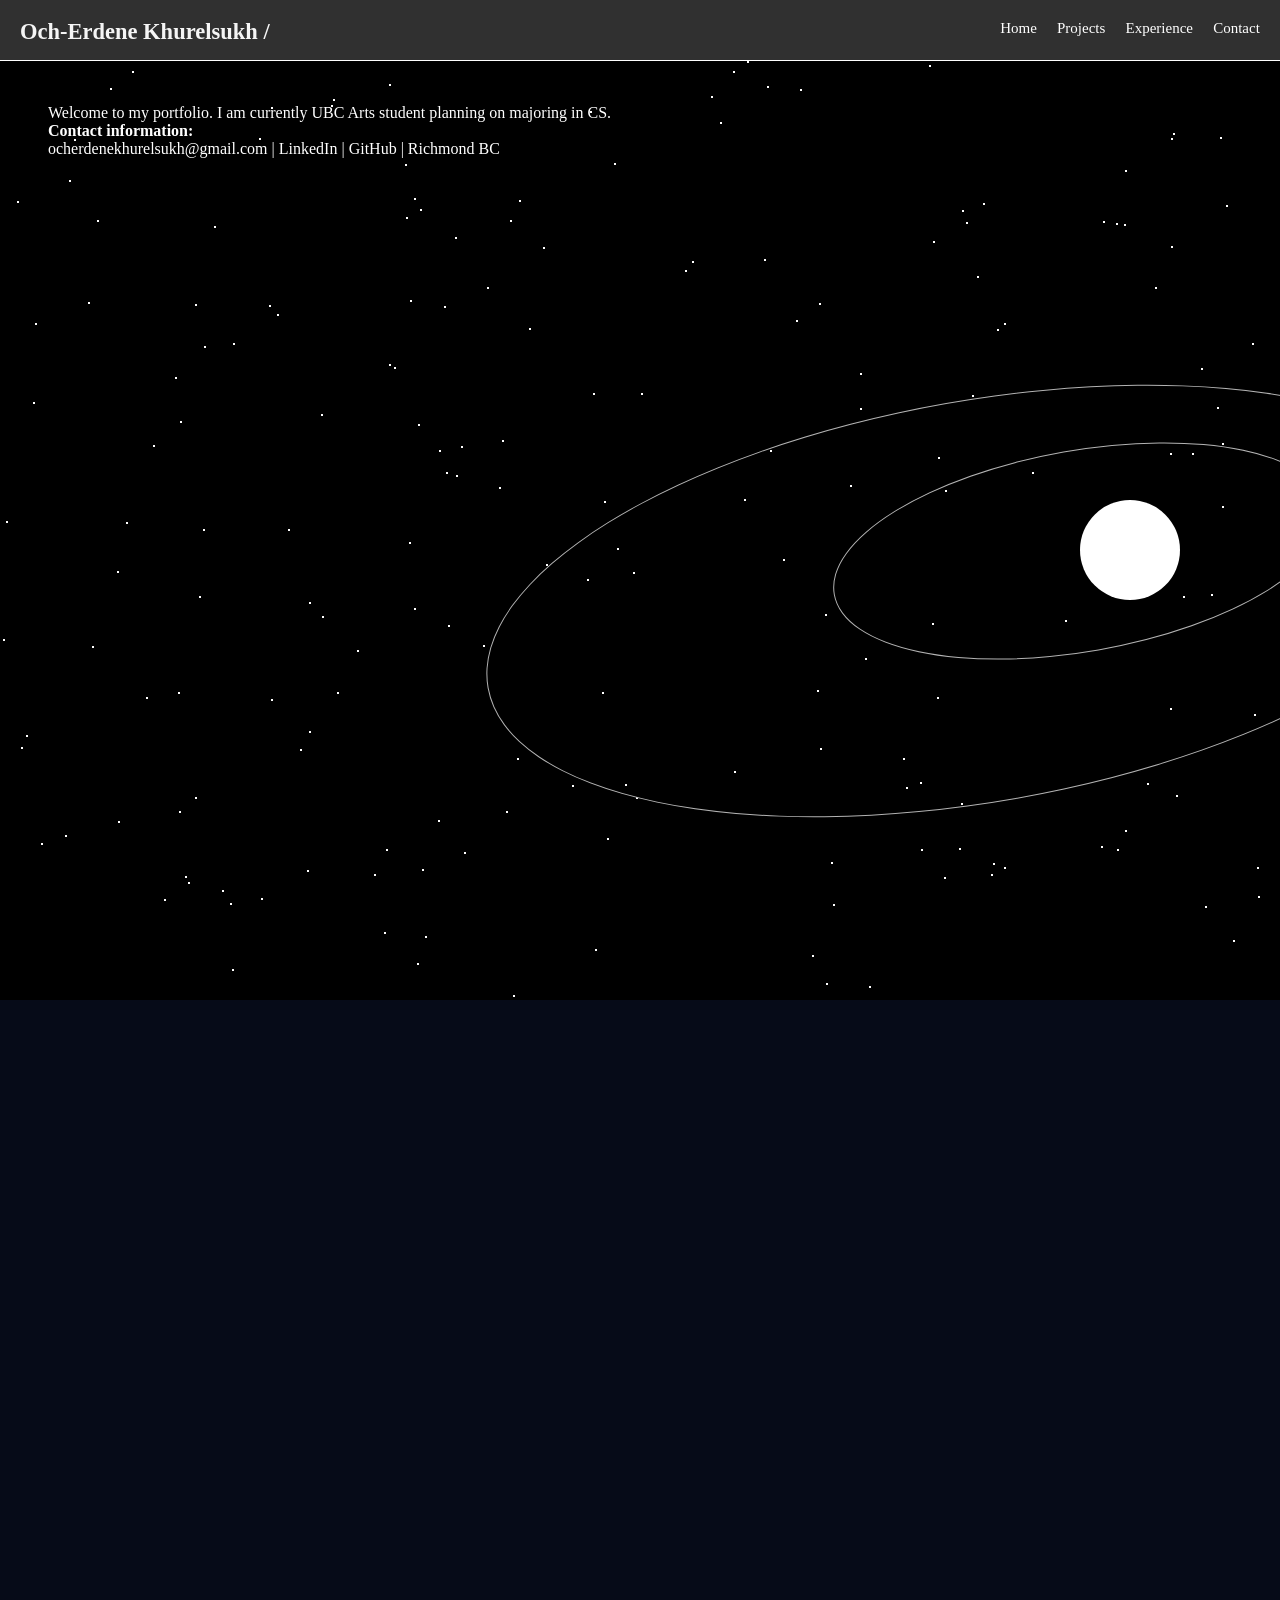
==== index.html @ 0bfb1af1 "A bit touch up" ====
<html>    
    <head>
        <title>Och's Portfolio</title>

        <meta charset = "UTF-8">
        <meta name = "viewport" content="width = device-width, initial-scale = 1.0">
        <meta name = "description" content="Och's personal portfolio">
        
        <link rel = "stylesheet" href="css/style.css">
        <link rel = "icon" href = "favicon.ico">
        <link rel = "preconnect" href = "https://fonts.googleapis.com">
    </head>

    <body>
        <div style="width: 100%; height: 10000px;">
            <!-- Stars in the background -->
            <div class="stars"></div>

            <div class = "sun">
                <div class = "ellipse"></div>
                <div class = "bigellipse"></div>
            </div>
            <!-- Sidebar and hamburger button -->
            <aside class = "sidebar" id = "sidebar">
                
            </aside>

            <!-- main content -->

            <div class = "bar">
                <h2 style="position: absolute; left: 20px; top: 0px;">Och-Erdene Khurelsukh /</h2>
                <div class="subbar">
                    <a href = "#Home" > Home </a>
                    <a href = "projects.html"> Projects </a>
                    <a href = "experience.html"> Experience </a>
                    <a> Contact</a>
                </div>
            </div>
            <main class="content" id = "Home">

                <p>
                    Welcome to my portfolio. I am currently UBC Arts student planning on majoring in CS.<br>
                    <b>Contact information:</b><br>
                    ocherdenekhurelsukh@gmail.com | <a href="https://www.linkedin.com/in/och-erdene/"> LinkedIn</a> | <a href = "https://github.com/OchErdene">GitHub</a> | Richmond BC<br>
                </p>
            </main>
        </div>

        <!-- Scripts -->
        <script src="js/functions.js"></script>

        <script>
            const style = document.createElement('style');
            style.innerHTML = `.stars::before { box-shadow: ${generateStars(300)}; }`;
            document.head.appendChild(style);
        </script>

    </body>

</html>
---- css/style.css ----
h3 {
    color: white;
}

body {
    background-color: #060B18;
    overflow-x: hidden;
}


.bar {
    position: fixed; 
    top: -1px; 
    left: -1px;
    width: 100%; 
    height: 60px;
    color: whitesmoke;
    font-size: 15px;
    background: #303030;
    border: 1px solid white;
}

.bar a {
    text-decoration: none;
    color:white;
}

.subbar {
    position: fixed;
    display: flex;
    right: 0; 
    text-decoration: none; 
    top: 20px;
    width: 300px;
    justify-content: space-evenly;
}

.content {
    margin-left: 20px;
    padding: 80px 20px 20px 20px;
    flex-grow: 1;
    color: white;
}

.content a {
    text-decoration: none;
    color: white;
}

.stars {
    position: absolute;
    top: 0;
    left: 0;
    width: 100%;
    height: 1000px;
    background: black;
    z-index: -1;
}

.stars::before {
    content: '';
    position: absolute;
    top: 0;
    left: 0;
    width: 2px;
    height: 2px;
    animation: twinkle 5s ease-in-out infinite alternate;
}

.sun {
    position: absolute;
    top: 500;
    right: 100;
    width: 100px; 
    height: 100px; 
    border-radius:50%; 
    background: rgb(255, 255, 255);
}

.ellipse {
    position: absolute;
    border: 1px solid #b3b3b3;
    border-radius: 50%;
    top: -200;
    left: -100;
    rotate: 80deg;
    width: 200px; 
    height: 500px; 
}

.bigellipse {
    position: absolute;
    border: 1px solid #b3b3b3;
    border-radius: 50%;
    top: -400;
    left: -300;
    rotate: 80deg;
    width: 400px; 
    height: 1000px; 
}

@keyframes twinkle {
    from { opacity: 1;}
    to { opacity: 0.3; }
}
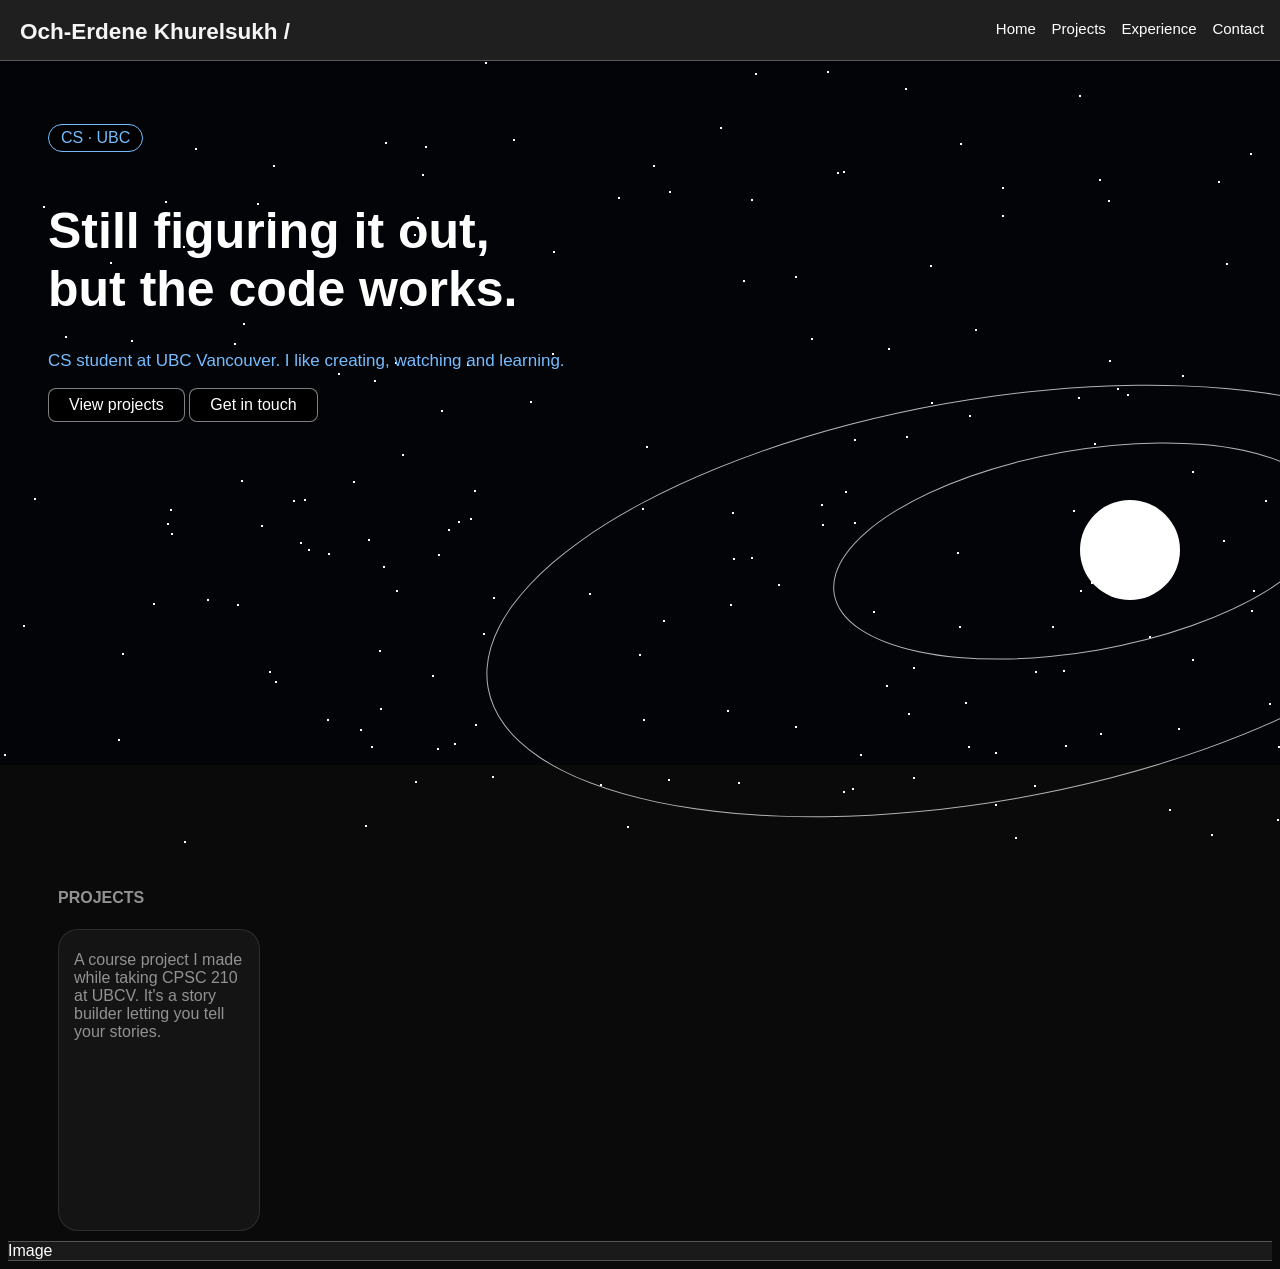
==== commit 337ccd8b: "Finished Home Section" ====
--- a/index.html
+++ b/index.html
@@ -12,7 +12,8 @@
     </head>
 
     <body>
-        <div style="width: 100%; height: 10000px;">
+        <!-- Home -->
+        <div style="width: 100%; height: 850px;">
             <!-- Stars in the background -->
             <div class="stars"></div>
 
@@ -20,30 +21,72 @@
                 <div class = "ellipse"></div>
                 <div class = "bigellipse"></div>
             </div>
-            <!-- Sidebar and hamburger button -->
-            <aside class = "sidebar" id = "sidebar">
-                
-            </aside>
 
             <!-- main content -->
 
             <div class = "bar">
                 <h2 style="position: absolute; left: 20px; top: 0px;">Och-Erdene Khurelsukh /</h2>
                 <div class="subbar">
-                    <a href = "#Home" > Home </a>
-                    <a href = "projects.html"> Projects </a>
+                    <a href = "#Home"> Home </a>
+                    <a href = "projects.html" > Projects </a>
                     <a href = "experience.html"> Experience </a>
                     <a> Contact</a>
                 </div>
             </div>
+            
             <main class="content" id = "Home">
 
-                <p>
-                    Welcome to my portfolio. I am currently UBC Arts student planning on majoring in CS.<br>
-                    <b>Contact information:</b><br>
-                    ocherdenekhurelsukh@gmail.com | <a href="https://www.linkedin.com/in/och-erdene/"> LinkedIn</a> | <a href = "https://github.com/OchErdene">GitHub</a> | Richmond BC<br>
+                <p style="
+                        display: inline-block; 
+                        border: 1px solid rgb(118, 189, 255); 
+                        border-radius: 999px; 
+                        color: rgb(118, 189, 255);
+                        padding: 4px 12px;
+                        background: black;">
+                    CS · UBC
                 </p>
+
+                <h1 style="font-size: 50px;">
+                    Still figuring it out,<br> 
+                    but the code works.
+                </h1>
+
+                <p style="color: rgb(118, 189, 255); font-size: 17px;">
+                    CS student at UBC Vancouver. I like creating, watching and learning.
+                </p>
+
+                <a href="#Projects">
+                    View projects
+                </a>
+                <a href="#Contacts">
+                    Get in touch
+                </a>
             </main>
+        </div>
+
+        <!--Projects-->
+        <div id="Projects" style="
+            padding: 10px 50px;
+            color: rgb(146, 146, 146);">
+            <h4>PROJECTS</h4>
+            <div class="projects-grid">
+                <div class="project">
+                    <p style="padding: 5px 5px 0 15px;">
+                        A course project I made while taking CPSC 210 at UBCV. It's a story builder letting you tell your stories.
+                    </p>
+                </div>
+            </div>
+        </div>
+
+        <!--About Me-->
+        <div style="
+            width: 100%;
+            background: rgb(26, 26, 26);
+            border-top: 1px solid rgba(141, 141, 141, 0.5);
+            border-bottom: 1px solid rgba(141, 141, 141, 0.5);">
+            <div style="border-radius: 100%;">
+                Image
+            </div>
         </div>
 
         <!-- Scripts -->
--- a/css/style.css
+++ b/css/style.css
@@ -1,24 +1,23 @@
-
-h3 {
-    color: white;
-}
 
 body {
-    background-color: #060B18;
+    background-color: #0a0a0a;
     overflow-x: hidden;
+    font-family: 'Inter', sans-serif;
+    color: white;
 }
 
 
 .bar {
-    position: fixed; 
-    top: -1px; 
-    left: -1px;
+    position: absolute;
+    top: 0;
+    left: 0;
     width: 100%; 
     height: 60px;
     color: whitesmoke;
     font-size: 15px;
-    background: #303030;
-    border: 1px solid white;
+    background: #1f1f1f;
+    border: none;
+    border-bottom: 1px solid rgba(255, 255, 255, 0.25);
 }
 
 .bar a {
@@ -27,7 +26,7 @@
 }
 
 .subbar {
-    position: fixed;
+    position: absolute;
     display: flex;
     right: 0; 
     text-decoration: none; 
@@ -38,7 +37,7 @@
 
 .content {
     margin-left: 20px;
-    padding: 80px 20px 20px 20px;
+    padding: 100px 20px 20px 20px;
     flex-grow: 1;
     color: white;
 }
@@ -46,6 +45,29 @@
 .content a {
     text-decoration: none;
     color: white;
+    border: 1px solid rgba(255, 255, 255, 0.5);
+    border-radius: 8px;
+    padding: 7px 20px;
+    display: inline-block;
+    background: black;
+}
+
+.content a:hover {
+    background: #1f1f1f;
+}
+
+.projects-grid {
+    display: flex;
+    flex-wrap: wrap;
+    gap: 16px;
+}
+
+.project {
+    border: 1px solid rgba(112, 112, 112, 0.267);
+    height: 300px;
+    width: 200px;
+    border-radius: 20px;
+    background: rgb(20, 20, 20);
 }
 
 .stars {
@@ -53,8 +75,8 @@
     top: 0;
     left: 0;
     width: 100%;
-    height: 1000px;
-    background: black;
+    min-height: 85vh;
+    background: #020408;
     z-index: -1;
 }
 
@@ -70,8 +92,8 @@
 
 .sun {
     position: absolute;
-    top: 500;
-    right: 100;
+    top: 500px;
+    right: 100px;
     width: 100px; 
     height: 100px; 
     border-radius:50%; 
@@ -82,22 +104,24 @@
     position: absolute;
     border: 1px solid #b3b3b3;
     border-radius: 50%;
-    top: -200;
-    left: -100;
+    top: -200px;
+    left: -100px;
     rotate: 80deg;
     width: 200px; 
     height: 500px; 
+    pointer-events: none;
 }
 
 .bigellipse {
     position: absolute;
     border: 1px solid #b3b3b3;
     border-radius: 50%;
-    top: -400;
-    left: -300;
+    top: -400px;
+    left: -300px;
     rotate: 80deg;
     width: 400px; 
     height: 1000px; 
+    pointer-events: none;
 }
 
 @keyframes twinkle {
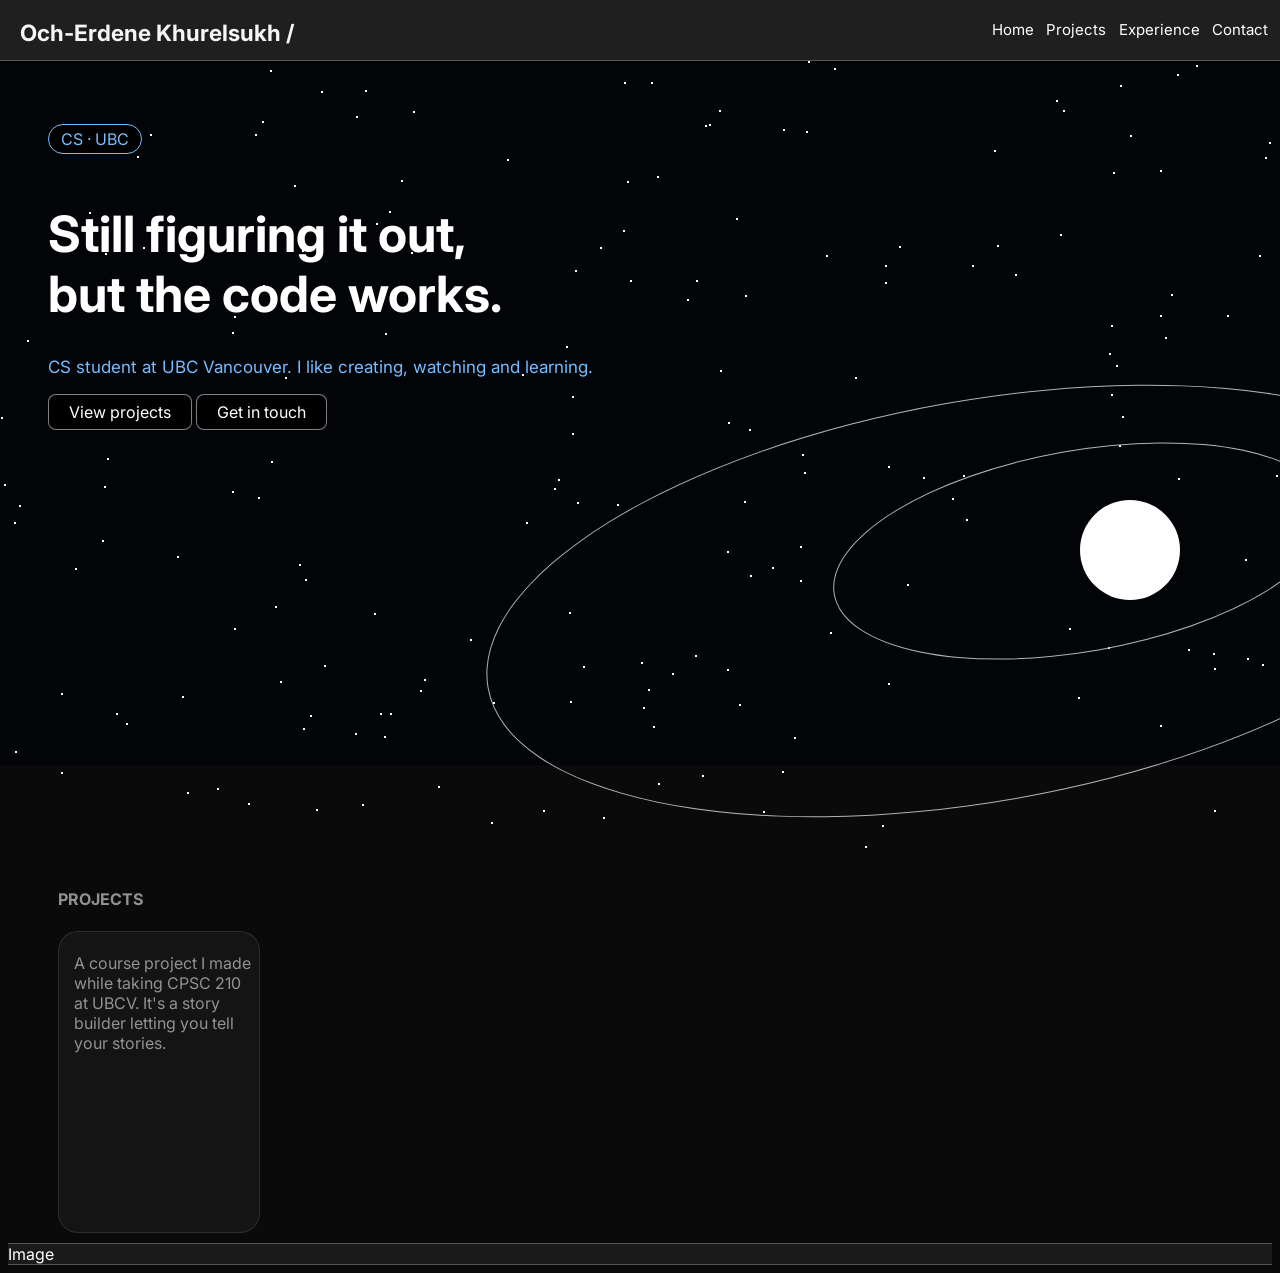
==== commit 0daff4dd: "Bug fix on Opera" ====
--- a/index.html
+++ b/index.html
@@ -8,7 +8,9 @@
         
         <link rel = "stylesheet" href="css/style.css">
         <link rel = "icon" href = "favicon.ico">
-        <link rel = "preconnect" href = "https://fonts.googleapis.com">
+        <link rel="preconnect" href="https://fonts.googleapis.com">
+        <link rel="preconnect" href="https://fonts.gstatic.com" crossorigin>
+        <link href="https://fonts.googleapis.com/css2?family=Inter:wght@400;500;600;700&display=swap" rel="stylesheet">
     </head>
 
     <body>
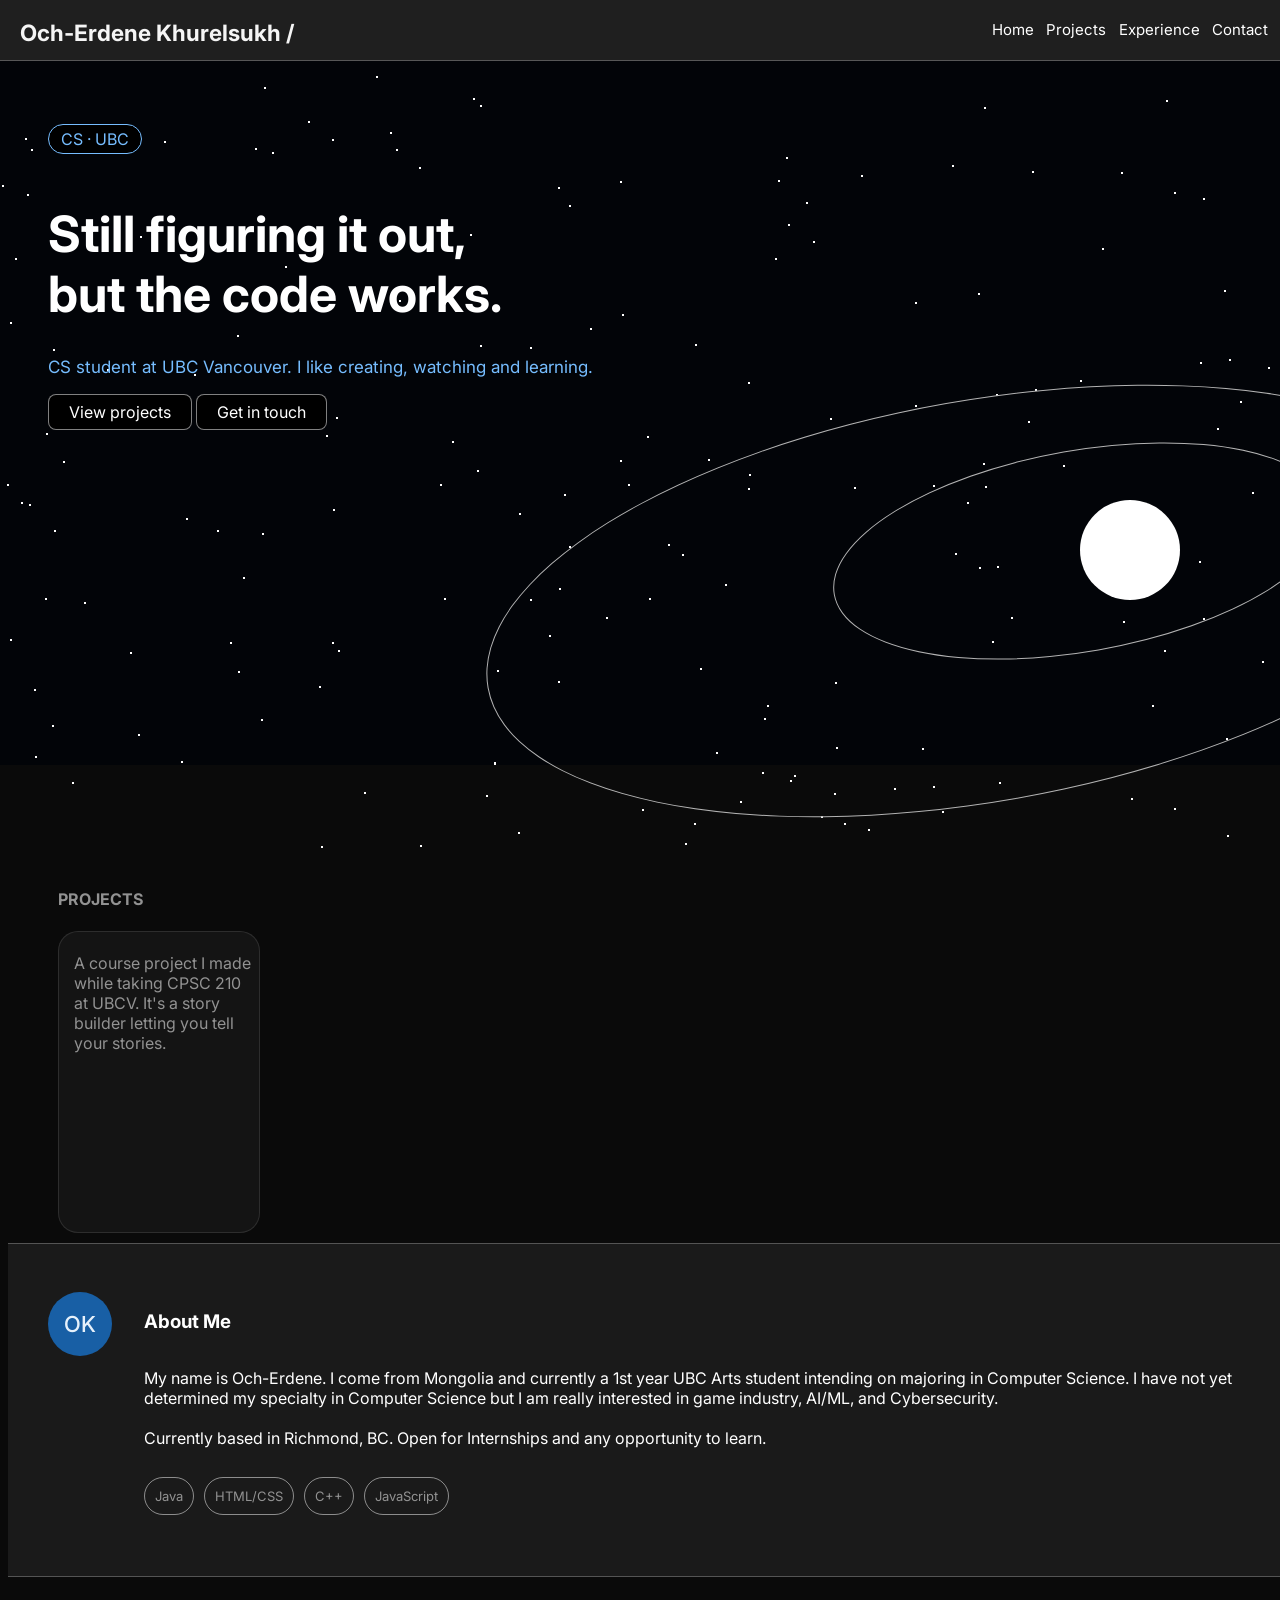
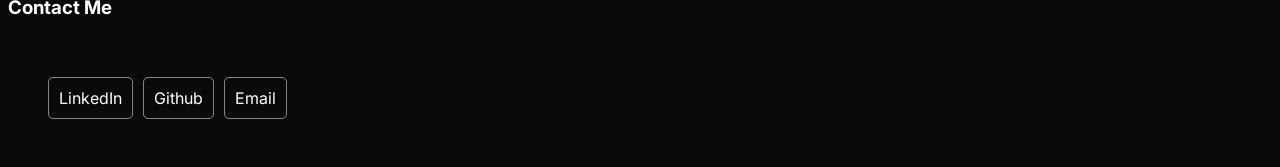
==== commit 71cbc543: "Overall finished need polishing" ====
--- a/index.html
+++ b/index.html
@@ -81,13 +81,36 @@
         </div>
 
         <!--About Me-->
-        <div style="
-            width: 100%;
-            background: rgb(26, 26, 26);
-            border-top: 1px solid rgba(141, 141, 141, 0.5);
-            border-bottom: 1px solid rgba(141, 141, 141, 0.5);">
-            <div style="border-radius: 100%;">
-                Image
+        <div class="about-me">
+            <div class="avatar">
+                    OK
+            </div>
+            <div class="description">
+                <h3>About Me</h3>
+                <p> 
+                    My name is Och-Erdene. 
+                    I come from Mongolia and currently a 1st year UBC Arts student intending on majoring in Computer Science. 
+                    I have not yet determined my specialty in Computer Science but 
+                    I am really interested in game industry, AI/ML, and Cybersecurity. <br><br>
+                    Currently based in Richmond, BC. Open for Internships and any opportunity to learn.
+                </p>
+
+                <div class="skills">
+                    <p class="skill">Java</p>
+                    <p class="skill">HTML/CSS</p>
+                    <p class="skill">C++</p>
+                    <p class="skill">JavaScript</p>
+                </div>
+            </div>
+        </div>
+
+        <!--Contact Info-->
+        <div>
+            <h3>Contact Me</h3>
+            <div class="contacts" id="Contacts">
+                <a href="www.linkedin.com/in/och-erdene"> LinkedIn</a>
+                <a href="https://github.com/OchErdene"> Github</a>
+                <a href="mailto:ocherdenekhurelsukh@gmail.com"> Email</a>
             </div>
         </div>
 
--- a/css/style.css
+++ b/css/style.css
@@ -128,3 +128,71 @@
     from { opacity: 1;}
     to { opacity: 0.3; }
 }
+
+.about-me {
+    display: flex;
+    gap: 32px;
+    align-items: flex-start;
+    padding: 48px 40px;
+    width: 99%;
+    background: rgb(26, 26, 26);
+    border-top: 1px solid rgba(141, 141, 141, 0.5);
+    border-bottom: 1px solid rgba(141, 141, 141, 0.5);
+}
+
+.avatar{
+    width: 64px;
+    height: 64px;
+    border-radius: 50%;
+    background: #185FA5;
+    display: flex;
+    align-items: center;
+    justify-content: center;
+    font-size: 22px;
+    font-weight: 500;
+    color: #E6F1FB;
+    flex-shrink: 0;
+}
+
+.description {
+    display: flex;
+    flex-direction: column;
+}
+
+.skills {
+    display: flex;
+    flex-wrap: wrap;
+    gap: 10px;
+    color: #ffffff86;
+    font-size: small;
+}
+
+.skill {
+    border: 1px solid rgba(255, 255, 255, 0.5);
+    padding: 10px;
+    border-radius: 999px;
+}
+
+.contacts {
+    padding: 40px;
+    gap: 10px;
+    display: flex;
+}
+
+.contacts a {
+    border: 1px solid rgba(255, 255, 255, 0.5);
+    border-radius: 5px;
+    padding: 10px;
+    text-decoration: none;
+    color: white;
+    transition: color 0.2s ease, background 0.2s ease;
+}
+
+.contacts a:hover {
+    border: 1px solid rgba(255, 255, 255, 0.5);
+    border-radius: 5px;
+    padding: 10px;
+    text-decoration: none;
+    color: rgb(0, 0, 0);
+    background: white;
+}
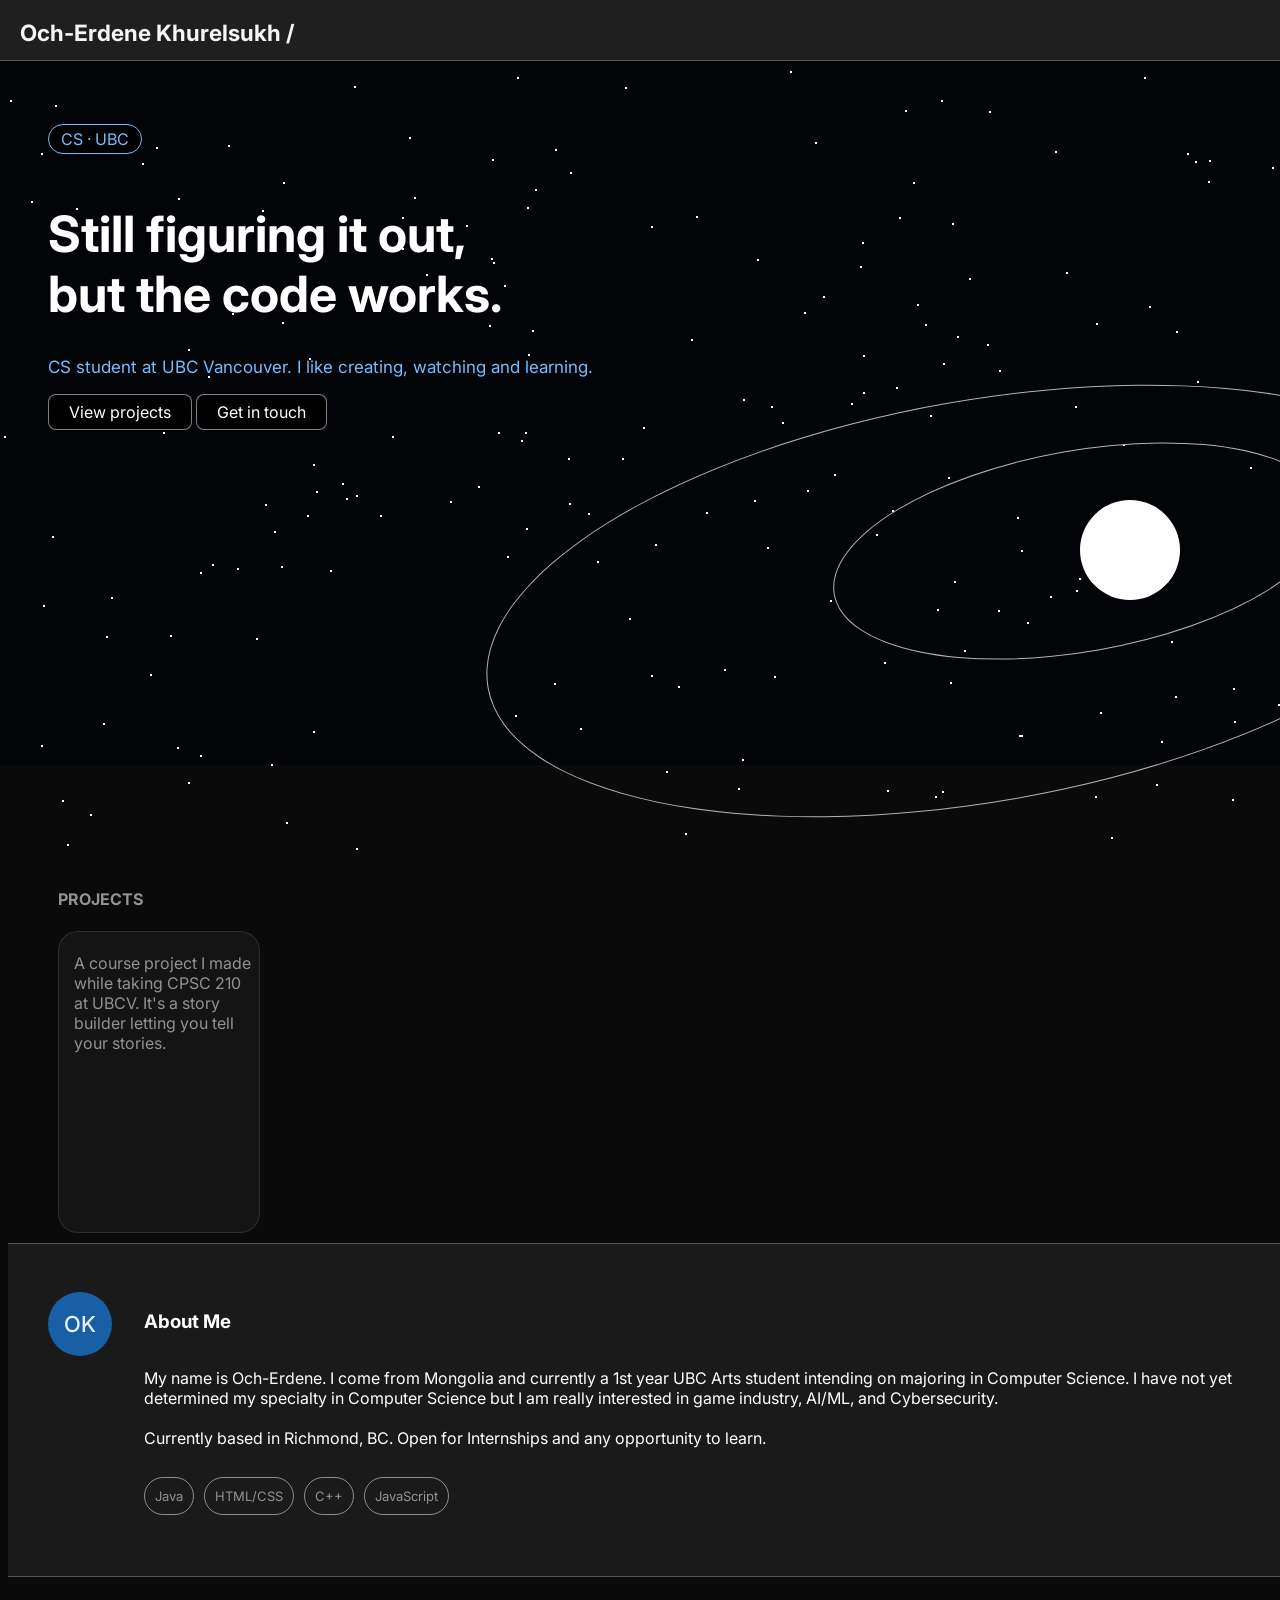
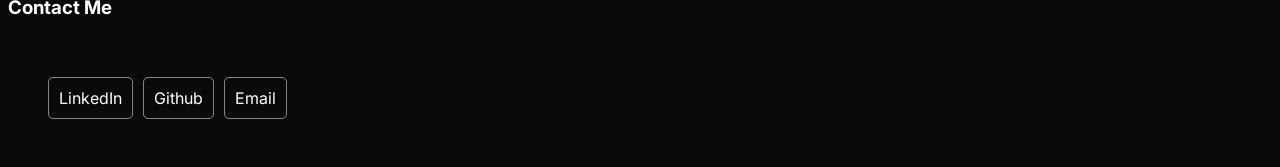
==== commit 7cd3c3f8: "Removed unnecessary top links" ====
--- a/index.html
+++ b/index.html
@@ -28,12 +28,6 @@
 
             <div class = "bar">
                 <h2 style="position: absolute; left: 20px; top: 0px;">Och-Erdene Khurelsukh /</h2>
-                <div class="subbar">
-                    <a href = "#Home"> Home </a>
-                    <a href = "projects.html" > Projects </a>
-                    <a href = "experience.html"> Experience </a>
-                    <a> Contact</a>
-                </div>
             </div>
             
             <main class="content" id = "Home">
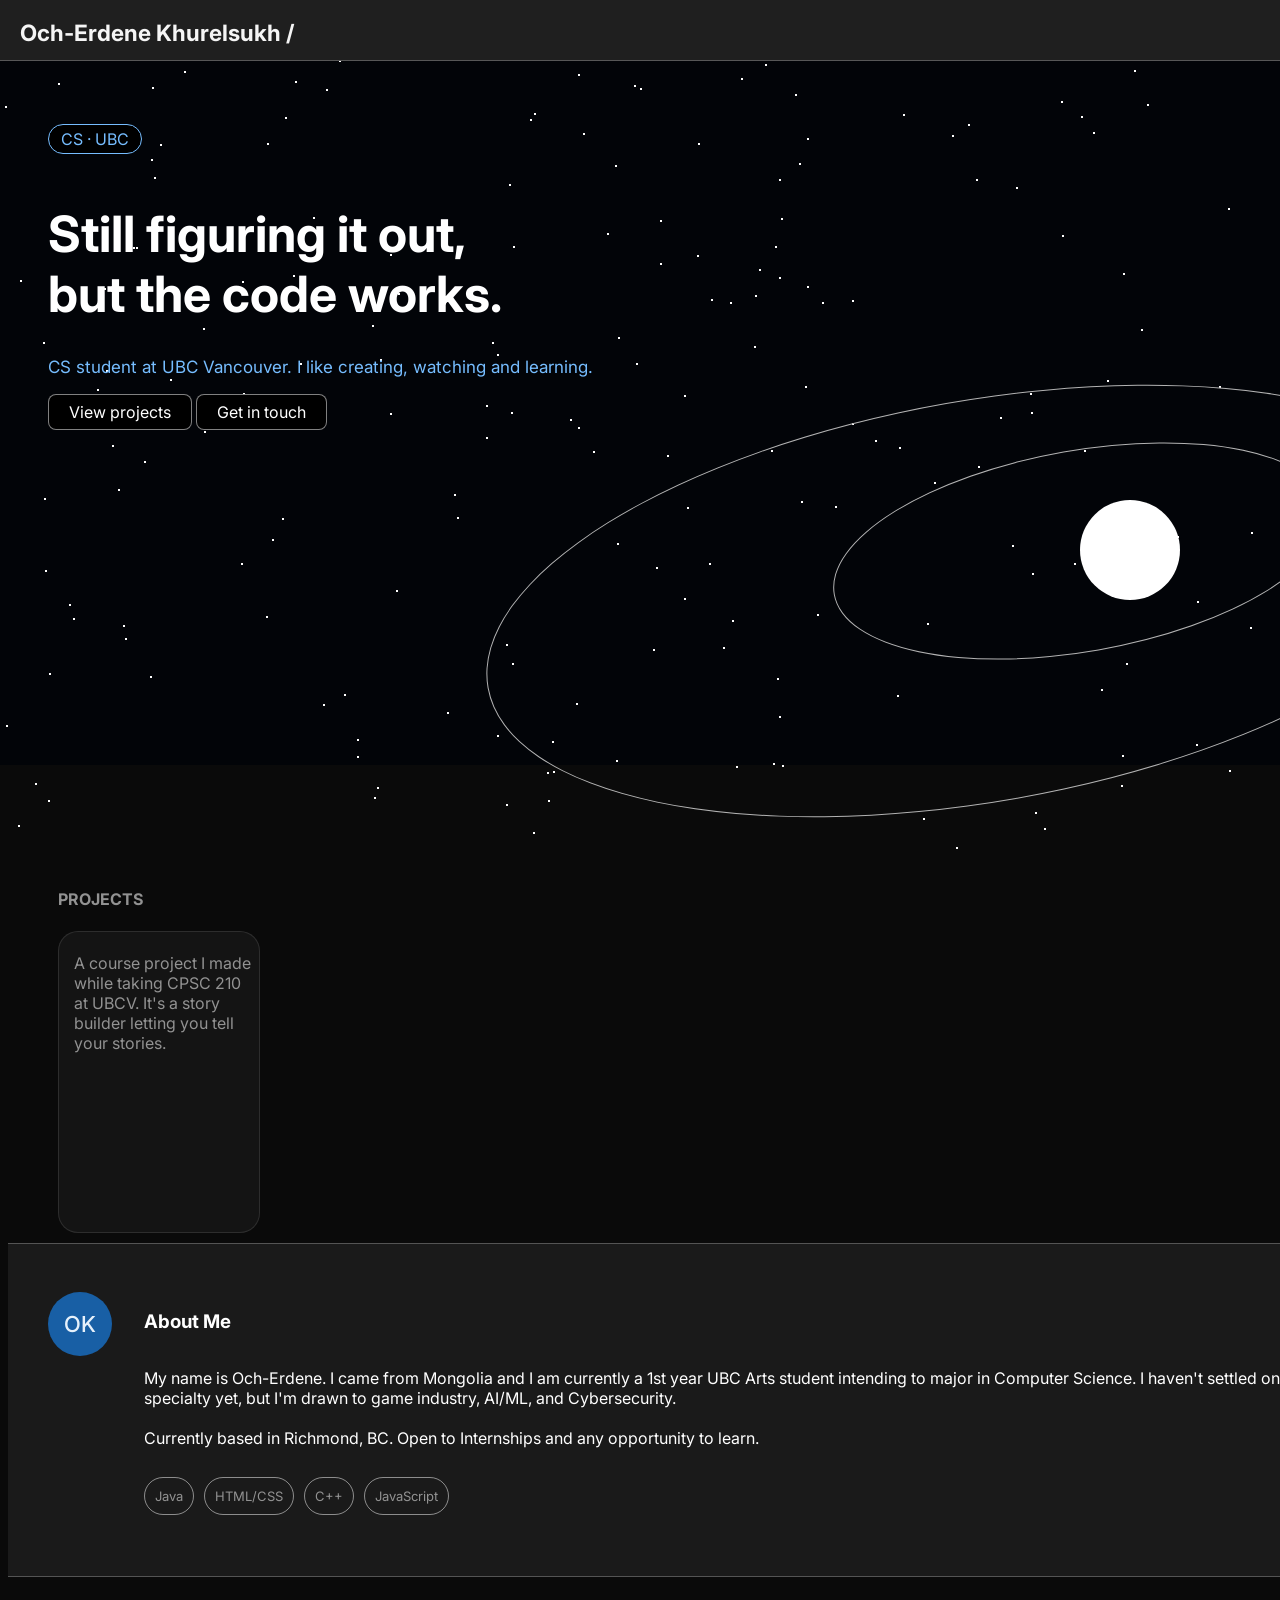
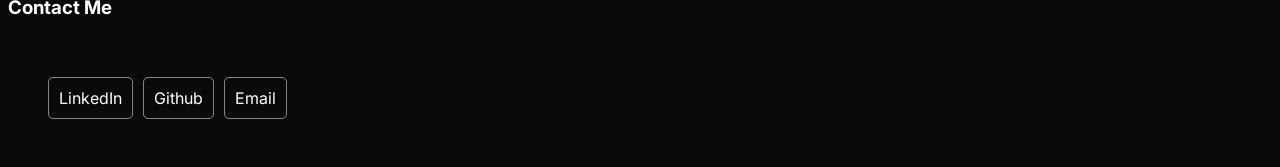
==== commit b9a37ff7: "Grammar mistakes fixed" ====
--- a/index.html
+++ b/index.html
@@ -83,10 +83,9 @@
                 <h3>About Me</h3>
                 <p> 
                     My name is Och-Erdene. 
-                    I come from Mongolia and currently a 1st year UBC Arts student intending on majoring in Computer Science. 
-                    I have not yet determined my specialty in Computer Science but 
-                    I am really interested in game industry, AI/ML, and Cybersecurity. <br><br>
-                    Currently based in Richmond, BC. Open for Internships and any opportunity to learn.
+                    I came from Mongolia and I am currently a 1st year UBC Arts student intending to major in Computer Science. 
+                    I haven't settled on a specialty yet, but I'm drawn to game industry, AI/ML, and Cybersecurity. <br><br>
+                    Currently based in Richmond, BC. Open to Internships and any opportunity to learn.
                 </p>
 
                 <div class="skills">
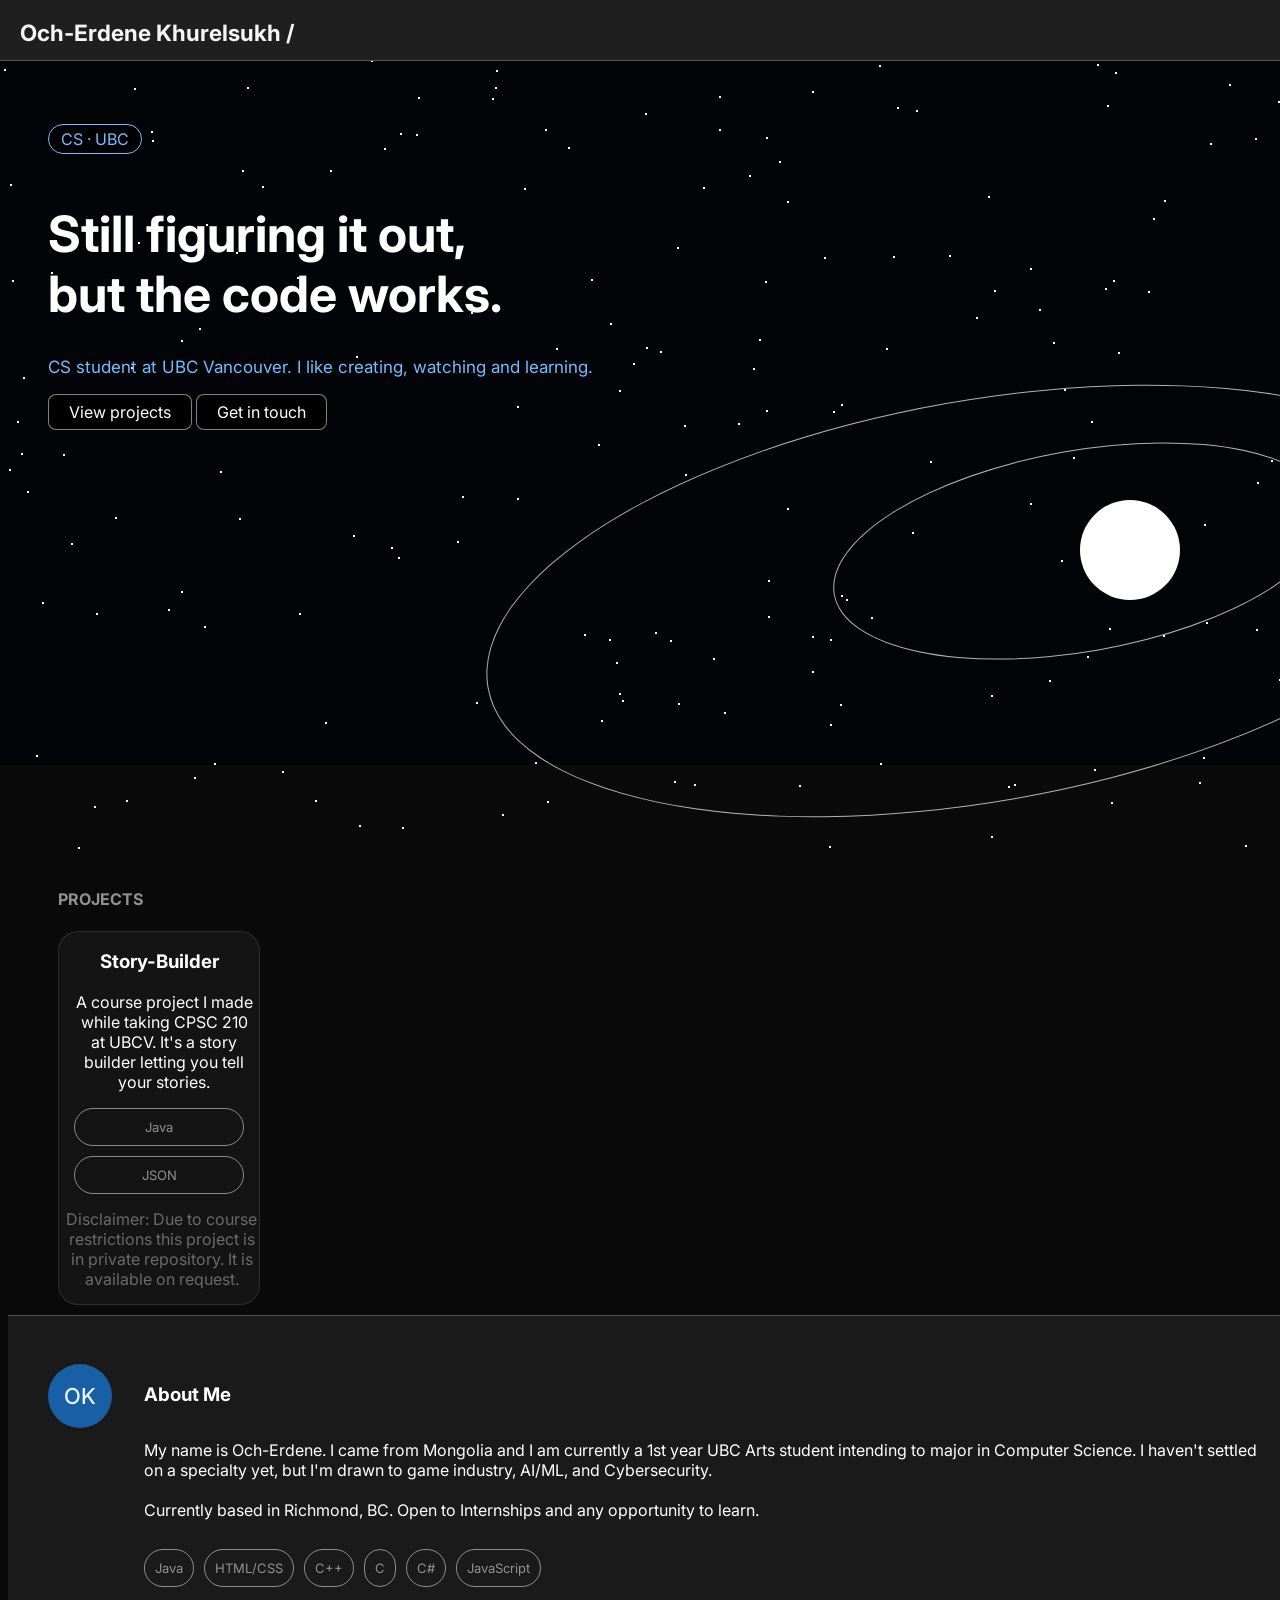
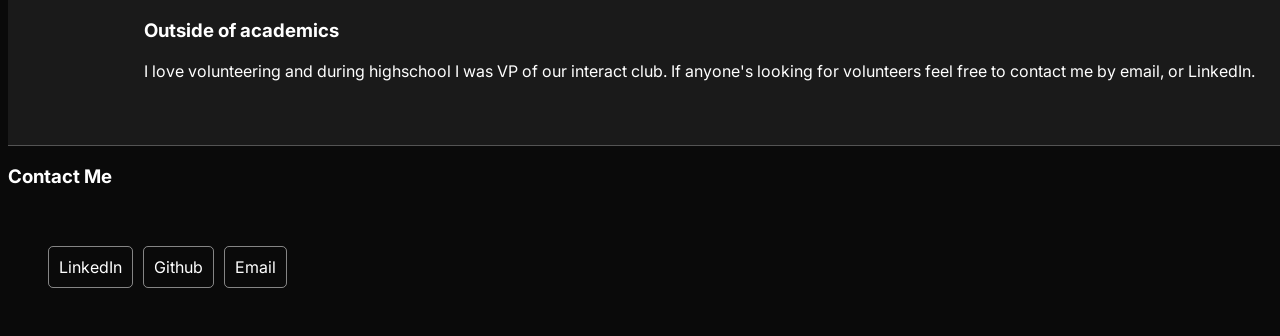
==== commit 44d71f66: "Projects" ====
--- a/index.html
+++ b/index.html
@@ -66,11 +66,19 @@
             color: rgb(146, 146, 146);">
             <h4>PROJECTS</h4>
             <div class="projects-grid">
-                <div class="project">
-                    <p style="padding: 5px 5px 0 15px;">
+                <a class="project" href="https://github.com/OchErdene/Story-builder">
+                    <h3>Story-Builder</h3>
+                    <p>
                         A course project I made while taking CPSC 210 at UBCV. It's a story builder letting you tell your stories.
                     </p>
-                </div>
+                    <div class="skills">
+                        <p>Java</p>
+                        <p>JSON</p>
+                    </div>
+                    <div class="disclaimer">
+                        Disclaimer: Due to course restrictions this project is in private repository. It is available on request.
+                    </div>
+                </a>
             </div>
         </div>
 
@@ -89,10 +97,19 @@
                 </p>
 
                 <div class="skills">
-                    <p class="skill">Java</p>
-                    <p class="skill">HTML/CSS</p>
-                    <p class="skill">C++</p>
-                    <p class="skill">JavaScript</p>
+                    <p>Java</p>
+                    <p>HTML/CSS</p>
+                    <p>C++</p>
+                    <p>C</p>
+                    <p>C#</p>
+                    <p>JavaScript</p>
+                </div>
+                <div class="outside">
+                    <h3>Outside of academics</h3>
+                    <p>
+                        I love volunteering and during highschool I was VP of our interact club.
+                        If anyone's looking for volunteers feel free to contact me by email, or LinkedIn.       
+                    </p>
                 </div>
             </div>
         </div>
@@ -101,7 +118,7 @@
         <div>
             <h3>Contact Me</h3>
             <div class="contacts" id="Contacts">
-                <a href="www.linkedin.com/in/och-erdene"> LinkedIn</a>
+                <a href="https://linkedin.com/in/och-erdene"> LinkedIn</a>
                 <a href="https://github.com/OchErdene"> Github</a>
                 <a href="mailto:ocherdenekhurelsukh@gmail.com"> Email</a>
             </div>
--- a/css/style.css
+++ b/css/style.css
@@ -63,11 +63,47 @@
 }
 
 .project {
+    text-decoration: none;
+    color: white;
     border: 1px solid rgba(112, 112, 112, 0.267);
-    height: 300px;
+    height: auto;
     width: 200px;
     border-radius: 20px;
     background: rgb(20, 20, 20);
+    transition: width 0.5s ease, height 0.5s ease, background 0.1s ease-out;
+}
+
+.project .skills {
+    padding: 0 15px;
+    margin-top: auto;
+    margin-bottom: 15px;
+}
+
+.project .skills p {
+    margin: 0;
+}
+
+.project p {
+    padding-left: 15px;
+    text-align: center;
+    width: 180px;
+}
+
+.project h3 {
+    text-align: center;
+}
+
+.project:hover {
+    height: auto;
+    width: 210px;
+    background: #020408;
+}
+
+.disclaimer {
+    color: #b8b8b886;
+    padding-left: 5px;
+    padding-bottom: 15px;
+    text-align: center;
 }
 
 .stars {
@@ -158,6 +194,9 @@
     display: flex;
     flex-direction: column;
 }
+.description p {
+    padding-right: 20px;
+}
 
 .skills {
     display: flex;
@@ -167,7 +206,7 @@
     font-size: small;
 }
 
-.skill {
+.skills p {
     border: 1px solid rgba(255, 255, 255, 0.5);
     padding: 10px;
     border-radius: 999px;
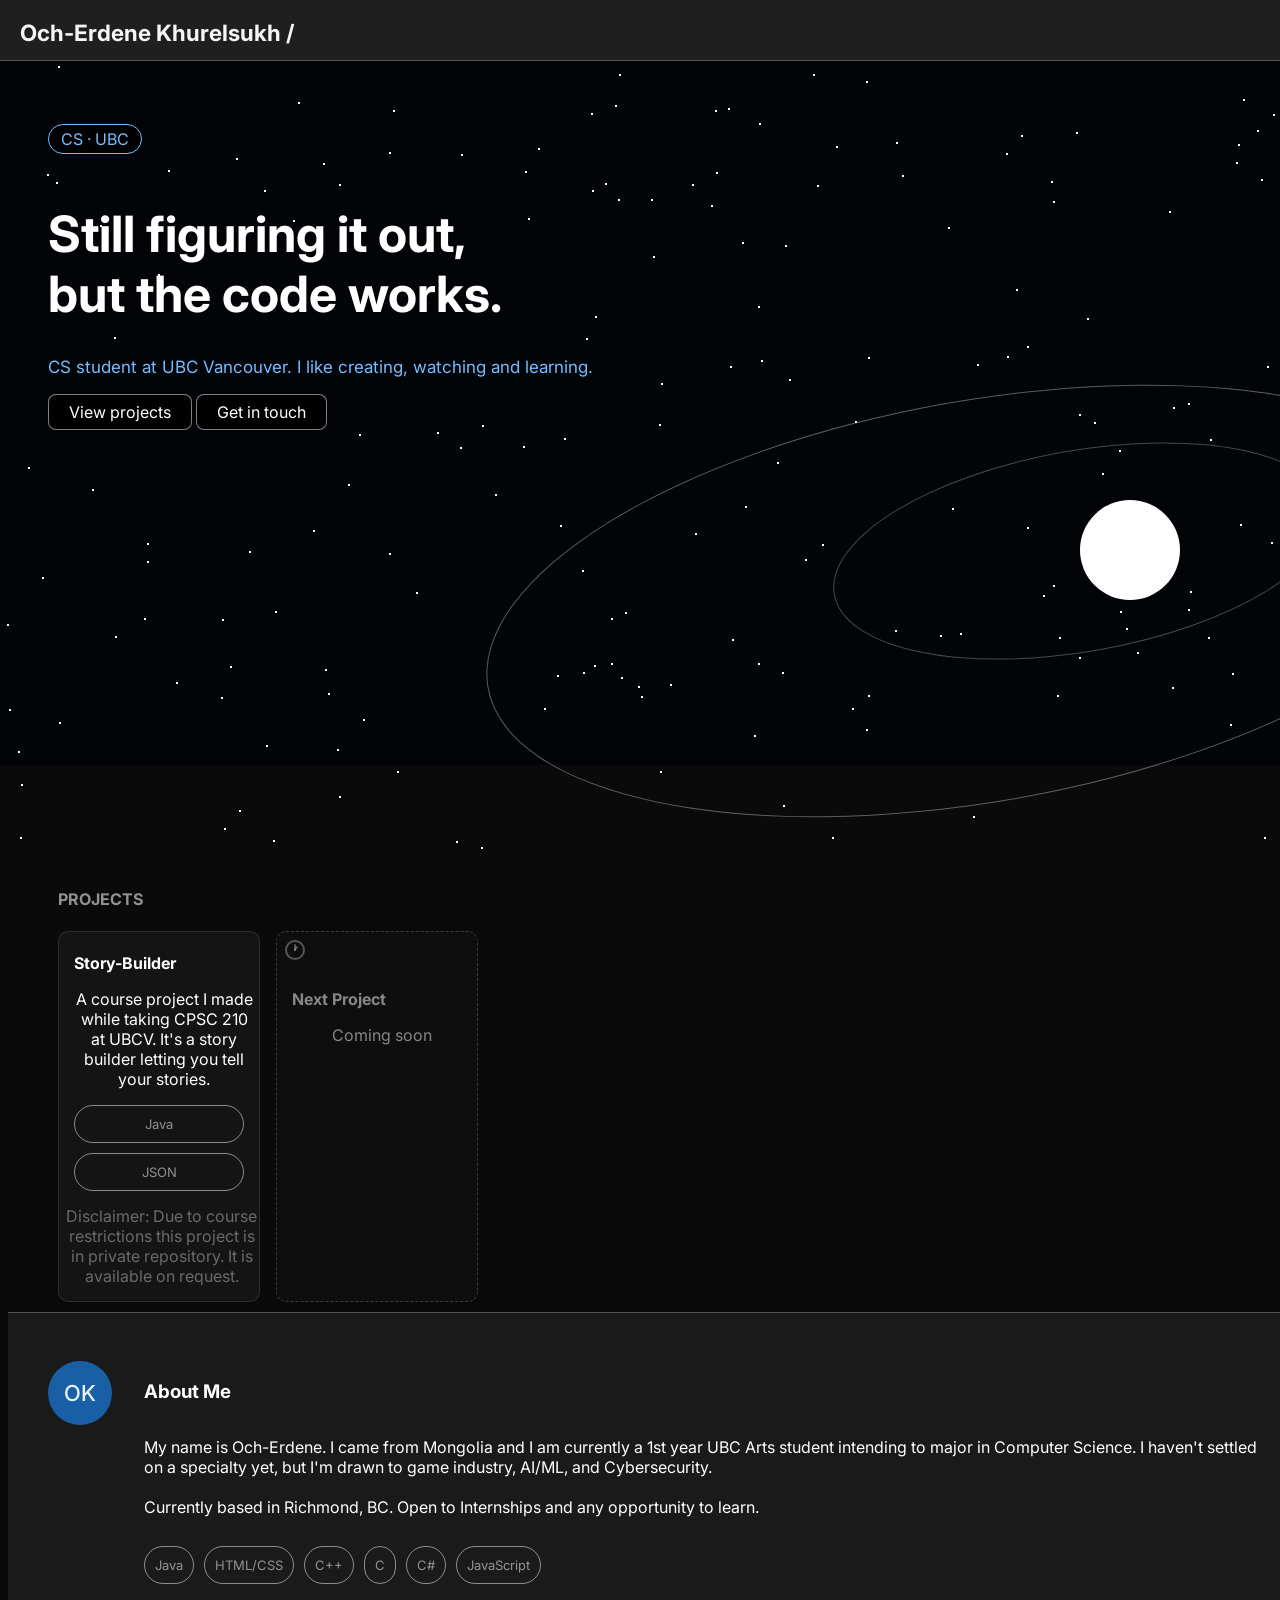
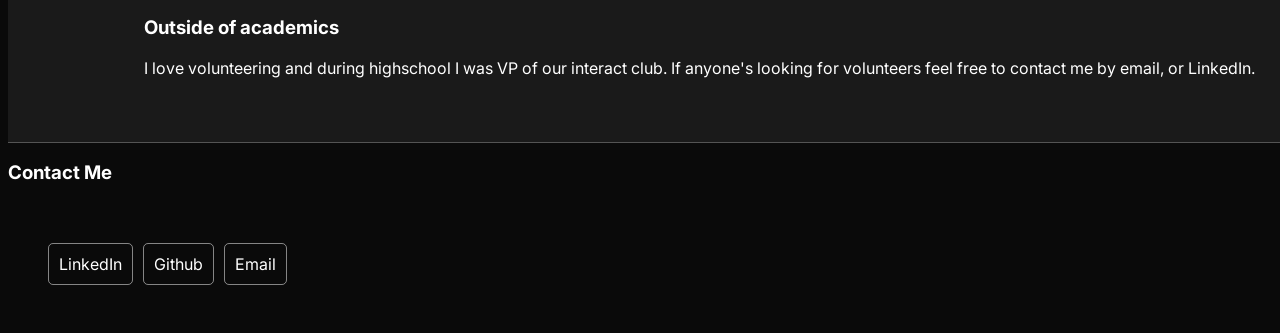
==== commit af9f0f36: "Little bit touch up in Project section" ====
--- a/index.html
+++ b/index.html
@@ -32,13 +32,7 @@
             
             <main class="content" id = "Home">
 
-                <p style="
-                        display: inline-block; 
-                        border: 1px solid rgb(118, 189, 255); 
-                        border-radius: 999px; 
-                        color: rgb(118, 189, 255);
-                        padding: 4px 12px;
-                        background: black;">
+                <p class="cs">
                     CS · UBC
                 </p>
 
@@ -67,7 +61,7 @@
             <h4>PROJECTS</h4>
             <div class="projects-grid">
                 <a class="project" href="https://github.com/OchErdene/Story-builder">
-                    <h3>Story-Builder</h3>
+                    <h4>Story-Builder</h4>
                     <p>
                         A course project I made while taking CPSC 210 at UBCV. It's a story builder letting you tell your stories.
                     </p>
@@ -79,6 +73,28 @@
                         Disclaimer: Due to course restrictions this project is in private repository. It is available on request.
                     </div>
                 </a>
+                <div class="coming-soon-project">
+                    <div style="
+                        width: 36px; 
+                        height: 36px; 
+                        border-radius: 8px;
+                        display: flex; 
+                        align-items: center; 
+                        justify-content: center;
+                        color: rgba(255, 255, 255, 0.3);">
+                        
+                        <svg xmlns="http://www.w3.org/2000/svg" width="24" height="24" viewBox="0 0 24 24" fill="none" stroke="currentColor" stroke-width="2" stroke-linecap="round" stroke-linejoin="round" class="icon icon-tabler icons-tabler-outline icon-tabler-clock-hour-1">
+                            <path stroke="none" d="M0 0h24v24H0z" fill="none" />
+                            <path d="M3 12a9 9 0 1 0 18 0a9 9 0 1 0 -18 0" />
+                            <path d="M12 7v5" />
+                            <path d="M12 12l2 -3" />
+                        </svg>
+                    </div>
+                    <h4>Next Project</h4>
+                    <p style="color: rgba(255, 255, 255, 0.5);">
+                        Coming soon
+                    </p>
+                </div>
             </div>
         </div>
 
--- a/css/style.css
+++ b/css/style.css
@@ -6,6 +6,14 @@
     color: white;
 }
 
+.cs {
+    display: inline-block; 
+    border: 1px solid rgb(118, 189, 255); 
+    border-radius: 999px; 
+    color: rgb(118, 189, 255);
+    padding: 4px 12px;
+    background: black;
+}
 
 .bar {
     position: absolute;
@@ -56,6 +64,26 @@
     background: #1f1f1f;
 }
 
+.coming-soon-project {
+    color: rgba(255, 255, 255, 0.5);
+    border: 1px dashed rgba(112, 112, 112, 0.466);
+    height: auto;
+    width: 200px;
+    border-radius: 10px;
+    background: rgba(20, 20, 20, 0.459);
+}
+
+.coming-soon-project h4 {
+    padding-left: 15px;
+    margin-bottom: 10px;
+}
+
+.coming-soon-project p {
+    padding-left: 15px;
+    text-align: center;
+    width: 180px;
+}
+
 .projects-grid {
     display: flex;
     flex-wrap: wrap;
@@ -68,7 +96,7 @@
     border: 1px solid rgba(112, 112, 112, 0.267);
     height: auto;
     width: 200px;
-    border-radius: 20px;
+    border-radius: 10px;
     background: rgb(20, 20, 20);
     transition: width 0.5s ease, height 0.5s ease, background 0.1s ease-out;
 }
@@ -89,8 +117,9 @@
     width: 180px;
 }
 
-.project h3 {
-    text-align: center;
+.project h4 {
+    padding-left: 15px;
+    margin-bottom: 10px;
 }
 
 .project:hover {
@@ -138,7 +167,7 @@
 
 .ellipse {
     position: absolute;
-    border: 1px solid #b3b3b3;
+    border: 1px solid #b3b3b362;
     border-radius: 50%;
     top: -200px;
     left: -100px;
@@ -150,7 +179,7 @@
 
 .bigellipse {
     position: absolute;
-    border: 1px solid #b3b3b3;
+    border: 1px solid #b3b3b380;
     border-radius: 50%;
     top: -400px;
     left: -300px;
